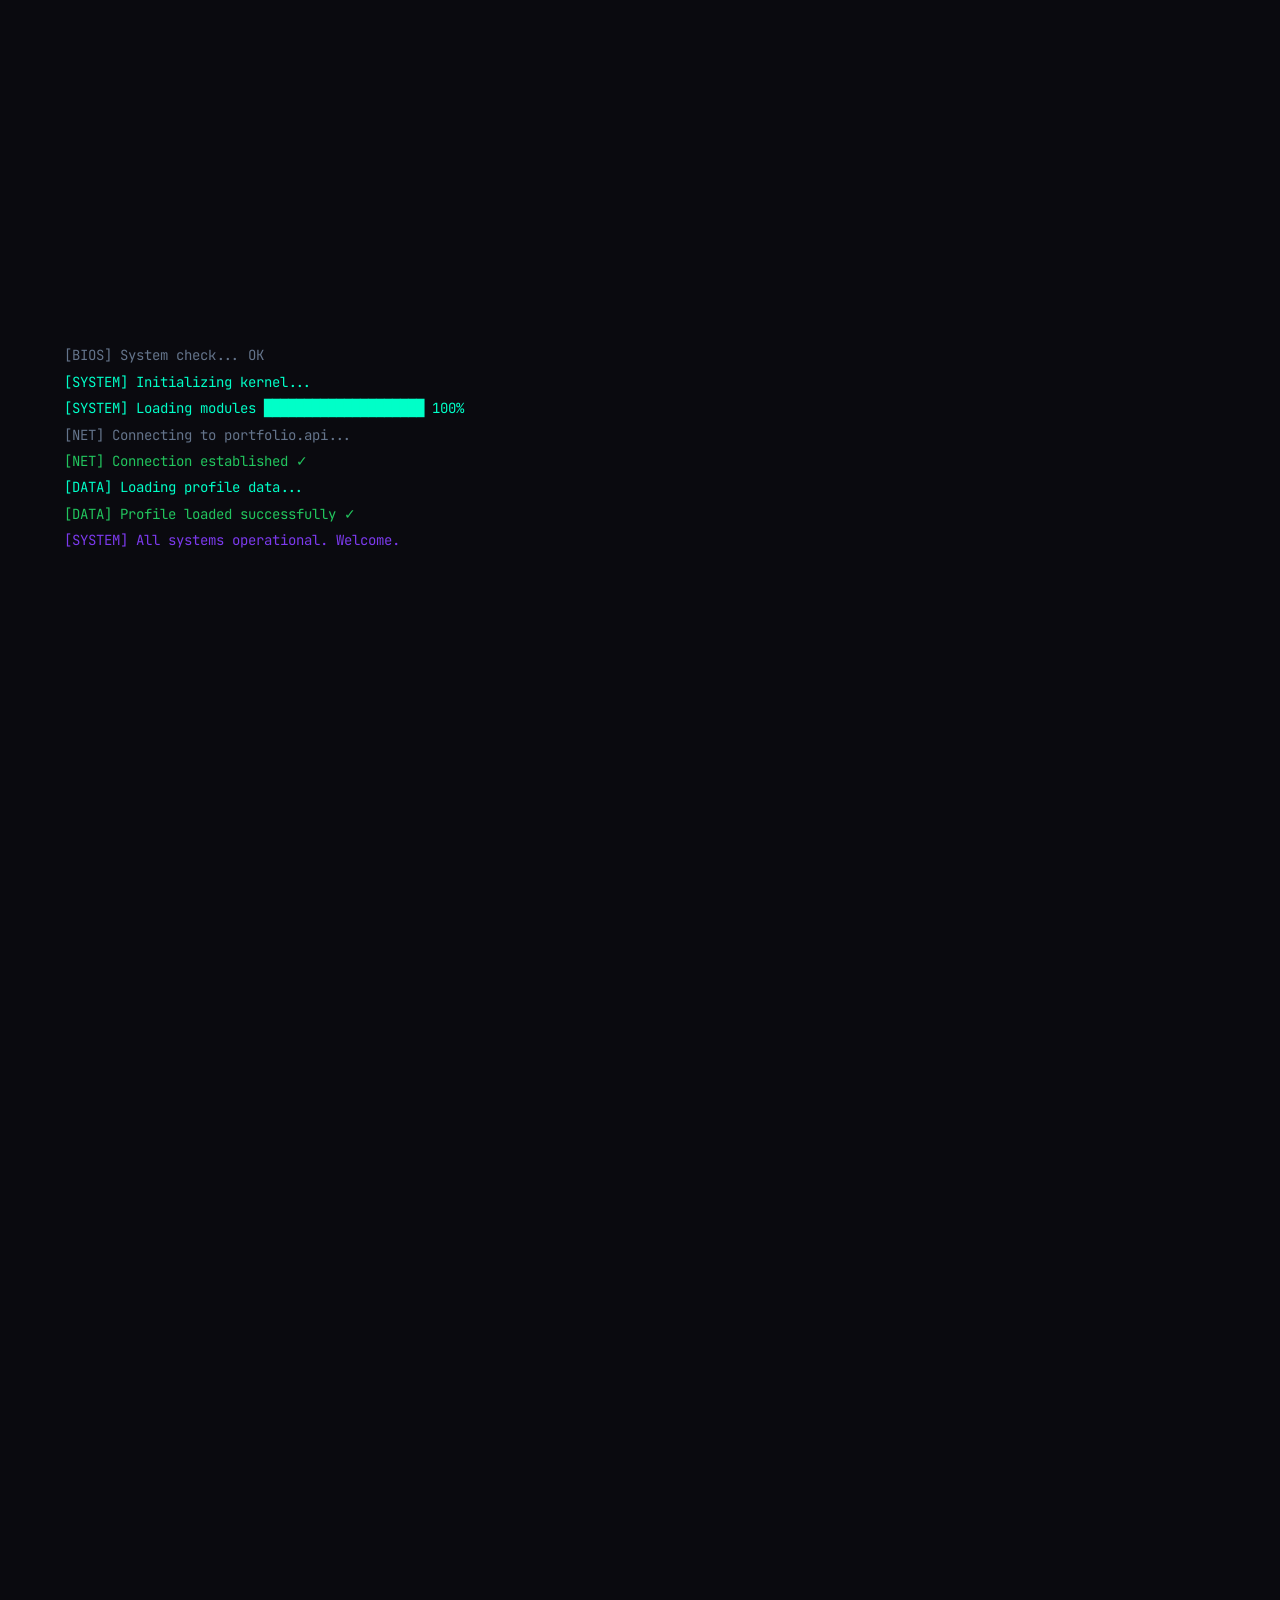
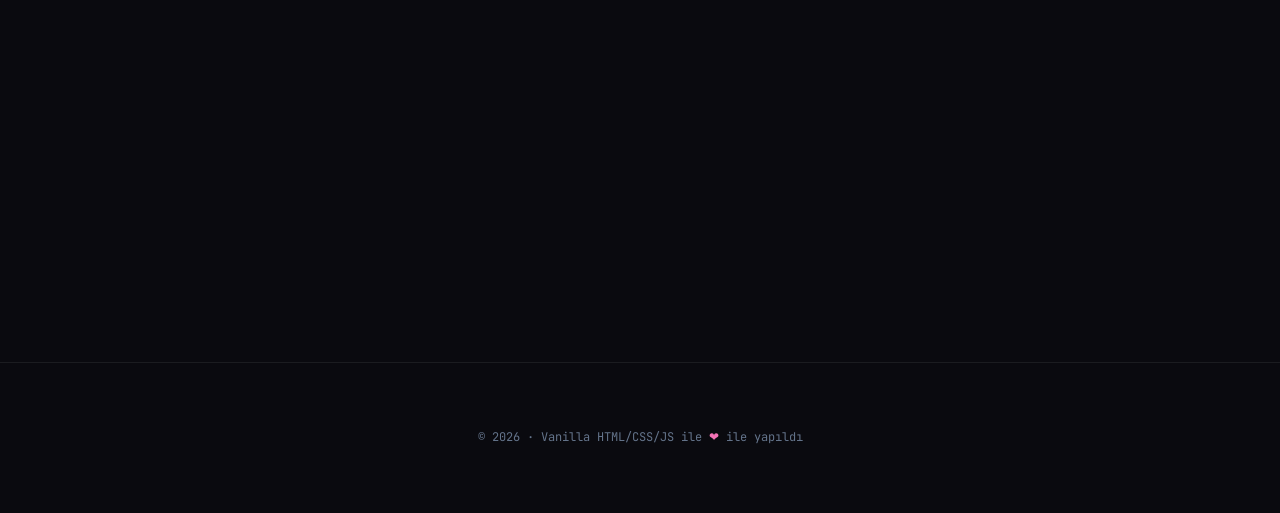
==== index.html @ 8c92cc8c "Initial Commit" ====
<!DOCTYPE html>
<html lang="tr">
<head>
  <meta charset="UTF-8">
  <meta name="viewport" content="width=device-width, initial-scale=1.0">
  <title>Ad Soyad — Senior Software Developer</title>
  <meta name="description" content="8+ yıllık deneyime sahip yazılım geliştiricinin kişisel portfolyo sitesi. Projeler, yetenekler ve bilgi paylaşımları.">
  <meta name="keywords" content="yazılım geliştirici, software developer, portfolio, C#, ASP.NET, full-stack">
  <meta name="author" content="Ad Soyad">

  <!-- Open Graph -->
  <meta property="og:title" content="Ad Soyad — Senior Software Developer">
  <meta property="og:description" content="8+ yıllık deneyime sahip yazılım geliştiricinin kişisel portfolyo sitesi.">
  <meta property="og:type" content="website">

  <!-- Fonts -->
  <link rel="preconnect" href="https://fonts.googleapis.com">
  <link rel="preconnect" href="https://fonts.gstatic.com" crossorigin>
  <link href="https://fonts.googleapis.com/css2?family=Inter:wght@300;400;500;600;700&family=JetBrains+Mono:wght@400;500;700&display=swap" rel="stylesheet">

  <!-- Styles -->
  <link rel="stylesheet" href="css/variables.css">
  <link rel="stylesheet" href="css/reset.css">
  <link rel="stylesheet" href="css/base.css">
  <link rel="stylesheet" href="css/layout.css">
  <link rel="stylesheet" href="css/components.css">
  <link rel="stylesheet" href="css/animations.css">
  <link rel="stylesheet" href="css/responsive.css">
</head>
<body>

  <!-- ======== Particle Background ======== -->
  <canvas id="particle-canvas" aria-hidden="true"></canvas>

  <!-- ======== Boot Sequence Screen ======== -->
  <div id="boot-screen" role="presentation">
    <div class="boot-line boot-line--dim">[BIOS] System check... OK</div>
    <div class="boot-line">[SYSTEM] Initializing kernel...</div>
    <div class="boot-line">[SYSTEM] Loading modules <span class="boot-progress"></span></div>
    <div class="boot-line boot-line--dim">[NET] Connecting to portfolio.api...</div>
    <div class="boot-line boot-line--success">[NET] Connection established ✓</div>
    <div class="boot-line">[DATA] Loading profile data...</div>
    <div class="boot-line boot-line--success">[DATA] Profile loaded successfully ✓</div>
    <div class="boot-line boot-line--accent">[SYSTEM] All systems operational. Welcome.</div>
  </div>

  <!-- ======== Navigation ======== -->
  <nav class="nav" id="main-nav">
    <div class="container nav__inner">
      <a href="#hero" class="nav__logo">~/itsme<span>.dev</span></a>
      <div class="nav__links" id="nav-links">
        <a href="#about" class="nav__link" data-section="about">hakkımda</a>
        <a href="#skills" class="nav__link" data-section="skills">yetenekler</a>
        <a href="#projects" class="nav__link" data-section="projects">projeler</a>
        <a href="#experience" class="nav__link" data-section="experience">deneyim</a>
        <a href="#contact" class="nav__link" data-section="contact">iletişim</a>
      </div>
      <button class="nav__toggle" id="nav-toggle" aria-label="Menü">
        <span></span>
        <span></span>
        <span></span>
      </button>
    </div>
  </nav>

  <!-- ======== Main Content ======== -->
  <main id="main-content" class="hidden">

    <!-- ======== HERO ======== -->
    <section class="hero section" id="hero">
      <div class="hero__content">
        <p class="hero__greeting text-mono">&gt; Merhaba, ben</p>
        <h1 class="hero__name">
          <span class="text-gradient" id="hero-name">Ad Soyad</span>
        </h1>
        <p class="hero__title">
          <span id="hero-title">Senior Software Developer</span><span class="hero__cursor"></span>
        </p>
        <p class="hero__tagline" id="hero-tagline">"Kod yazmak bir zanaat, yazılım üretmek bir sanattır."</p>
        <div class="hero__cta">
          <a href="#projects" class="btn btn--primary">Projelerimi Gör</a>
          <a href="#contact" class="btn btn--outline">İletişime Geç</a>
        </div>
      </div>
      <div class="hero__scroll-indicator">
        <span>scroll</span>
        <svg viewBox="0 0 24 24" fill="none" stroke="currentColor" stroke-width="2">
          <path d="M12 5v14M5 12l7 7 7-7"/>
        </svg>
      </div>
    </section>

    <!-- ======== ABOUT ======== -->
    <section class="section" id="about">
      <div class="container">
        <div class="section__header reveal">
          <span class="section__label">Hakkımda</span>
          <h2 class="section__title">Kim Bu Adam?</h2>
          <div class="section__divider"></div>
        </div>

        <div class="about__grid">
          <div class="about__avatar-wrapper reveal--left">
            <div class="about__avatar" id="about-avatar"></div>
          </div>
          <div class="reveal--right">
            <p class="about__bio" id="about-bio">
              8+ yıllık deneyime sahip bir yazılım geliştiricisiyim. Backend mimarileri, SaaS platformları ve ölçeklenebilir çözümler üzerine uzmanlaşıyorum. Temiz kod, sürdürülebilir mimari ve kullanıcı deneyimi benim için önceliktir.
            </p>
            <blockquote class="about__quote">
              "Kod yazmak bir zanaat, yazılım üretmek bir sanattır."
            </blockquote>
          </div>
        </div>

        <!-- Stats -->
        <div class="stats reveal">
          <div class="stat reveal-delay-1">
            <div class="stat__value" id="stat-years">8+</div>
            <div class="stat__label">Yıl Deneyim</div>
          </div>
          <div class="stat reveal-delay-2">
            <div class="stat__value" id="stat-projects">50+</div>
            <div class="stat__label">Proje</div>
          </div>
          <div class="stat reveal-delay-3">
            <div class="stat__value" id="stat-tech">30+</div>
            <div class="stat__label">Teknoloji</div>
          </div>
          <div class="stat reveal-delay-4">
            <div class="stat__value" id="stat-coffee">∞</div>
            <div class="stat__label">Fincan Kahve</div>
          </div>
        </div>
      </div>
    </section>

    <!-- ======== SKILLS ======== -->
    <section class="section" id="skills" style="background: var(--bg-secondary);">
      <div class="container">
        <div class="section__header reveal">
          <span class="section__label">Yetenekler</span>
          <h2 class="section__title">Teknoloji Yığınım</h2>
          <div class="section__divider"></div>
          <p class="section__subtitle">Yıllar içinde biriktirdiğim araç ve teknolojiler</p>
        </div>

        <div class="skills__categories" id="skills-categories">
          <!-- JS ile doldurulur -->
        </div>

        <div class="skills__display reveal" id="skills-display">
          <!-- JS ile doldurulur -->
        </div>
      </div>
    </section>

    <!-- ======== PROJECTS ======== -->
    <section class="section" id="projects">
      <div class="container">
        <div class="section__header reveal">
          <span class="section__label">Projeler</span>
          <h2 class="section__title">Üzerinde Çalıştıklarım</h2>
          <div class="section__divider"></div>
          <p class="section__subtitle">Geliştirdiğim ve katkıda bulunduğum projeler</p>
        </div>

        <div class="filter-tabs" id="project-filters">
          <!-- JS ile doldurulur -->
        </div>

        <div class="grid grid--auto-fill" id="projects-grid">
          <!-- JS ile doldurulur -->
        </div>
      </div>
    </section>

    <!-- ======== EXPERIENCE / TIMELINE ======== -->
    <section class="section" id="experience" style="background: var(--bg-secondary);">
      <div class="container">
        <div class="section__header reveal">
          <span class="section__label">Deneyim</span>
          <h2 class="section__title">Zaman Çizelgesi</h2>
          <div class="section__divider"></div>
        </div>

        <div class="timeline-selector" id="timeline-selector">
          <!-- JS ile doldurulur -->
        </div>

        <div class="timeline reveal" id="timeline-container">
          <!-- JS ile doldurulur -->
        </div>
      </div>
    </section>

    <!-- ======== CONTACT ======== -->
    <section class="section" id="contact">
      <div class="container">
        <div class="section__header reveal">
          <span class="section__label">İletişim</span>
          <h2 class="section__title">Bana Ulaşın</h2>
          <div class="section__divider"></div>
          <p class="section__subtitle">Bir projeniz mi var? Birlikte çalışalım.</p>
        </div>

        <div class="contact__grid">
          <!-- Info -->
          <div class="contact__info reveal--left">
            <h3>İletişim Bilgileri</h3>
            <p id="contact-email-text">Bana doğrudan e-posta gönderin veya formu kullanın. En kısa sürede dönüş yapacağım.</p>
            <p>
              <a href="mailto:ahmet.atasagun@gmail.com" class="btn btn--outline" id="contact-email-btn">
                <svg width="16" height="16" viewBox="0 0 24 24" fill="none" stroke="currentColor" stroke-width="2"><rect x="2" y="4" width="20" height="16" rx="2"/><path d="m22 7-8.97 5.7a1.94 1.94 0 0 1-2.06 0L2 7"/></svg>
                ahmet.atasagun@gmail.com
              </a>
            </p>

            <div class="contact__social" id="contact-social" style="margin-top: var(--space-2xl);">
              <!-- JS ile doldurulur -->
            </div>
          </div>

          <!-- Form -->
          <div class="reveal--right">
            <form class="form" id="contact-form">
              <div class="form__group">
                <label class="form__label" for="form-name">&gt; İsim</label>
                <input class="form__input" type="text" id="form-name" name="name" placeholder="Adınızı yazın..." required>
              </div>
              <div class="form__group">
                <label class="form__label" for="form-email">&gt; Email</label>
                <input class="form__input" type="email" id="form-email" name="email" placeholder="email@example.com" required>
              </div>
              <div class="form__group">
                <label class="form__label" for="form-message">&gt; Mesaj</label>
                <textarea class="form__textarea" id="form-message" name="message" placeholder="Mesajınızı yazın..." required></textarea>
              </div>
              <button type="submit" class="btn btn--primary" id="form-submit">
                <svg width="16" height="16" viewBox="0 0 24 24" fill="none" stroke="currentColor" stroke-width="2"><path d="m22 2-7 20-4-9-9-4z"/><path d="m22 2-11 11"/></svg>
                Gönder
              </button>
              <div class="form__feedback" id="form-feedback"></div>
            </form>
          </div>
        </div>
      </div>
    </section>

  </main>

  <!-- ======== Footer ======== -->
  <footer class="footer" id="site-footer">
    <div class="container">
      <p class="footer__text">
        &copy; <span id="footer-year">2026</span> · Vanilla HTML/CSS/JS ile <span class="footer__heart">❤</span> ile yapıldı
      </p>
    </div>
  </footer>

  <!-- ======== Scroll to Top ======== -->
  <button class="scroll-top" id="scroll-top" aria-label="Yukarı çık">
    <svg viewBox="0 0 24 24"><path d="M12 19V5M5 12l7-7 7 7"/></svg>
  </button>

  <!-- ======== Project Modal ======== -->
  <div class="modal-overlay" id="project-modal">
    <div class="modal modal--large">
      <button class="modal__close" id="modal-close" aria-label="Kapat">&times;</button>

      <!-- Slider Container -->
      <div class="modal__slider" id="modal-slider">
        <div class="modal__slider-track" id="modal-slider-track">
          <!-- JS ile resimler buraya eklenir -->
        </div>
        <button class="modal__slider-btn modal__slider-btn--prev" id="modal-slider-prev" aria-label="Önceki Görsel">
          <svg width="20" height="20" viewBox="0 0 24 24" fill="none" stroke="currentColor" stroke-width="2.5"><path d="m15 18-6-6 6-6"/></svg>
        </button>
        <button class="modal__slider-btn modal__slider-btn--next" id="modal-slider-next" aria-label="Sonraki Görsel">
          <svg width="20" height="20" viewBox="0 0 24 24" fill="none" stroke="currentColor" stroke-width="2.5"><path d="m9 18 6-6-6-6"/></svg>
        </button>
        <div class="modal__slider-dots" id="modal-slider-dots"></div>
        <div class="modal__slider-counter" id="modal-slider-counter"></div>
      </div>

      <div class="modal__content">
        <h3 class="modal__title" id="modal-title"></h3>
        <p class="modal__description" id="modal-description"></p>
        <div class="modal__tags" id="modal-tags"></div>
        <div class="modal__links" id="modal-links"></div>
      </div>
    </div>
  </div>

  <!-- ======== Scripts ======== -->
  <script src="js/particles.js"></script>
  <script src="js/boot-sequence.js"></script>
  <script src="js/scroll-animations.js"></script>
  <script src="js/skills-chart.js"></script>
  <script src="js/projects-filter.js"></script>
  <script src="js/contact-form.js"></script>
  <script src="js/app.js"></script>
</body>
</html>
---- css/variables.css ----
/* ============================================
   ItsMe — Design Tokens
   ============================================ */

:root {
  /* ---- Renkler ---- */
  --bg-primary: #0a0a0f;
  --bg-secondary: #10101a;
  --bg-tertiary: #1a1a2e;
  --bg-card: rgba(26, 26, 46, 0.55);
  --bg-card-hover: rgba(26, 26, 46, 0.8);

  --text-primary: #e2e8f0;
  --text-secondary: #94a3b8;
  --text-muted: #64748b;
  --text-inverse: #0a0a0f;

  --accent-primary: #00ffc8;
  --accent-secondary: #7c3aed;
  --accent-tertiary: #f472b6;
  --accent-warning: #f59e0b;

  --border-subtle: rgba(226, 232, 240, 0.08);
  --border-accent: rgba(0, 255, 200, 0.25);

  /* ---- Glow / Shadow ---- */
  --neon-glow: 0 0 10px rgba(0, 255, 200, 0.3), 0 0 40px rgba(0, 255, 200, 0.1);
  --neon-glow-strong: 0 0 10px rgba(0, 255, 200, 0.5), 0 0 60px rgba(0, 255, 200, 0.2), 0 0 100px rgba(0, 255, 200, 0.1);
  --card-shadow: 0 4px 24px rgba(0, 0, 0, 0.4);
  --card-glow: 0 0 20px rgba(124, 58, 237, 0.15);

  /* ---- Glassmorphism ---- */
  --glass-bg: rgba(16, 16, 26, 0.6);
  --glass-border: rgba(226, 232, 240, 0.06);
  --glass-blur: 16px;

  /* ---- Tipografi ---- */
  --font-mono: 'JetBrains Mono', 'Fira Code', 'Cascadia Code', monospace;
  --font-sans: 'Inter', -apple-system, BlinkMacSystemFont, 'Segoe UI', sans-serif;

  --fs-xs: 0.75rem;
  --fs-sm: 0.875rem;
  --fs-base: 1rem;
  --fs-lg: 1.125rem;
  --fs-xl: 1.25rem;
  --fs-2xl: 1.5rem;
  --fs-3xl: 1.875rem;
  --fs-4xl: 2.25rem;
  --fs-5xl: 3rem;
  --fs-6xl: 3.75rem;
  --fs-7xl: 4.5rem;

  --fw-light: 300;
  --fw-regular: 400;
  --fw-medium: 500;
  --fw-semibold: 600;
  --fw-bold: 700;

  --lh-tight: 1.15;
  --lh-base: 1.6;
  --lh-relaxed: 1.8;

  /* ---- Spacing ---- */
  --space-2xs: 0.125rem;
  --space-xs: 0.25rem;
  --space-sm: 0.5rem;
  --space-md: 1rem;
  --space-lg: 1.5rem;
  --space-xl: 2rem;
  --space-2xl: 3rem;
  --space-3xl: 4rem;
  --space-4xl: 6rem;
  --space-5xl: 8rem;
  --space-6xl: 10rem;

  /* ---- Border Radius ---- */
  --radius-sm: 4px;
  --radius-md: 8px;
  --radius-lg: 12px;
  --radius-xl: 16px;
  --radius-2xl: 24px;
  --radius-full: 9999px;

  /* ---- Transitions ---- */
  --ease-out-expo: cubic-bezier(0.16, 1, 0.3, 1);
  --ease-out-back: cubic-bezier(0.34, 1.56, 0.64, 1);
  --ease-in-out: cubic-bezier(0.45, 0, 0.55, 1);

  --transition-fast: 150ms var(--ease-out-expo);
  --transition-base: 300ms var(--ease-out-expo);
  --transition-slow: 500ms var(--ease-out-expo);
  --transition-slower: 800ms var(--ease-out-expo);

  /* ---- Z-index ---- */
  --z-behind: -1;
  --z-base: 1;
  --z-above: 10;
  --z-nav: 50;
  --z-overlay: 100;
  --z-modal: 200;
  --z-boot: 1000;

  /* ---- Container ---- */
  --container-max: 1200px;
  --container-narrow: 800px;
  --container-padding: 1.5rem;

  /* ---- Section ---- */
  --section-padding: var(--space-5xl) 0;
}
---- css/base.css ----
/* ============================================
   ItsMe — Base Styles
   ============================================ */

body {
  font-family: var(--font-sans);
  font-size: var(--fs-base);
  font-weight: var(--fw-regular);
  line-height: var(--lh-base);
  color: var(--text-primary);
  background-color: var(--bg-primary);
  overflow-x: hidden;
}

/* ---- Tipografi ---- */

h1, h2, h3, h4, h5, h6 {
  font-weight: var(--fw-bold);
  line-height: var(--lh-tight);
  color: var(--text-primary);
}

h1 { font-size: var(--fs-6xl); }
h2 { font-size: var(--fs-4xl); }
h3 { font-size: var(--fs-2xl); }
h4 { font-size: var(--fs-xl); }

p {
  color: var(--text-secondary);
  line-height: var(--lh-relaxed);
}

.text-mono {
  font-family: var(--font-mono);
}

.text-gradient {
  background: linear-gradient(135deg, var(--accent-primary), var(--accent-secondary));
  -webkit-background-clip: text;
  background-clip: text;
  -webkit-text-fill-color: transparent;
}

.text-neon {
  color: var(--accent-primary);
  text-shadow: var(--neon-glow);
}

.text-muted {
  color: var(--text-muted);
}

/* ---- Links ---- */

a {
  color: var(--accent-primary);
  transition: color var(--transition-fast);
}

a:hover {
  color: var(--accent-secondary);
}

/* ---- Selection ---- */

::selection {
  background: rgba(0, 255, 200, 0.2);
  color: var(--text-primary);
}

/* ---- Scrollbar ---- */

::-webkit-scrollbar {
  width: 6px;
}

::-webkit-scrollbar-track {
  background: var(--bg-primary);
}

::-webkit-scrollbar-thumb {
  background: var(--bg-tertiary);
  border-radius: var(--radius-full);
}

::-webkit-scrollbar-thumb:hover {
  background: var(--accent-primary);
}

/* ---- Focus ---- */

:focus-visible {
  outline: 2px solid var(--accent-primary);
  outline-offset: 2px;
  border-radius: var(--radius-sm);
}

/* ---- Code ---- */

code {
  font-family: var(--font-mono);
  font-size: var(--fs-sm);
  background: var(--bg-tertiary);
  color: var(--accent-primary);
  padding: var(--space-2xs) var(--space-xs);
  border-radius: var(--radius-sm);
}

/* ---- Hidden utility ---- */

.hidden {
  opacity: 0;
  visibility: hidden;
  pointer-events: none;
}

.sr-only {
  position: absolute;
  width: 1px;
  height: 1px;
  padding: 0;
  margin: -1px;
  overflow: hidden;
  clip: rect(0, 0, 0, 0);
  border: 0;
}
---- css/layout.css ----
/* ============================================
   ItsMe — Layout System
   ============================================ */

/* ---- Container ---- */

.container {
  width: 100%;
  max-width: var(--container-max);
  margin: 0 auto;
  padding: 0 var(--container-padding);
}

.container--narrow {
  max-width: var(--container-narrow);
}

/* ---- Section ---- */

.section {
  padding: var(--section-padding);
  position: relative;
}

.section__header {
  text-align: center;
  margin-bottom: var(--space-4xl);
}

.section__label {
  display: inline-block;
  font-family: var(--font-mono);
  font-size: var(--fs-sm);
  color: var(--accent-primary);
  text-transform: uppercase;
  letter-spacing: 0.15em;
  margin-bottom: var(--space-md);
  opacity: 0.8;
}

.section__label::before {
  content: '> ';
  opacity: 0.5;
}

.section__title {
  font-size: var(--fs-4xl);
  font-weight: var(--fw-bold);
  margin-bottom: var(--space-md);
}

.section__subtitle {
  font-size: var(--fs-lg);
  color: var(--text-muted);
  max-width: 600px;
  margin: 0 auto;
}

/* ---- Divider ---- */

.section__divider {
  width: 60px;
  height: 2px;
  background: linear-gradient(90deg, var(--accent-primary), var(--accent-secondary));
  margin: var(--space-lg) auto;
  border-radius: var(--radius-full);
}

/* ---- Grid ---- */

.grid {
  display: grid;
  gap: var(--space-xl);
}

.grid--2 { grid-template-columns: repeat(2, 1fr); }
.grid--3 { grid-template-columns: repeat(3, 1fr); }
.grid--4 { grid-template-columns: repeat(4, 1fr); }

.grid--auto-fill {
  grid-template-columns: repeat(auto-fill, minmax(300px, 1fr));
}

/* ---- Flex Utilities ---- */

.flex { display: flex; }
.flex-col { flex-direction: column; }
.flex-wrap { flex-wrap: wrap; }
.items-center { align-items: center; }
.justify-center { justify-content: center; }
.justify-between { justify-content: space-between; }
.gap-sm { gap: var(--space-sm); }
.gap-md { gap: var(--space-md); }
.gap-lg { gap: var(--space-lg); }
.gap-xl { gap: var(--space-xl); }
---- css/components.css ----
/* ============================================
   ItsMe — Components
   ============================================ */

/* ---- Boot Screen ---- */

#boot-screen {
  position: fixed;
  inset: 0;
  z-index: var(--z-boot);
  background: var(--bg-primary);
  display: flex;
  flex-direction: column;
  justify-content: center;
  padding: var(--space-3xl);
  transition: opacity 0.8s ease, visibility 0.8s ease;
}

#boot-screen.boot-done {
  opacity: 0;
  visibility: hidden;
  pointer-events: none;
}

.boot-line {
  font-family: var(--font-mono);
  font-size: var(--fs-sm);
  color: var(--accent-primary);
  opacity: 0;
  transform: translateY(4px);
  margin-bottom: var(--space-xs);
  white-space: nowrap;
}

.boot-line.visible {
  opacity: 1;
  transform: translateY(0);
  transition: opacity 0.3s ease, transform 0.3s ease;
}

.boot-line--dim {
  color: var(--text-muted);
}

.boot-line--success {
  color: #22c55e;
}

.boot-line--accent {
  color: var(--accent-secondary);
}

.boot-progress {
  display: inline-block;
  font-family: var(--font-mono);
  color: var(--accent-primary);
}

/* ---- Particle Canvas ---- */

#particle-canvas {
  position: fixed;
  inset: 0;
  z-index: var(--z-behind);
  pointer-events: none;
}

/* ---- Navigation (minimal floating) ---- */

.nav {
  position: fixed;
  top: 0;
  left: 0;
  right: 0;
  z-index: var(--z-nav);
  padding: var(--space-lg) 0;
  transition: background var(--transition-base), padding var(--transition-base);
}

.nav.scrolled {
  background: rgba(10, 10, 15, 0.85);
  backdrop-filter: blur(var(--glass-blur));
  padding: var(--space-md) 0;
  border-bottom: 1px solid var(--border-subtle);
}

.nav__inner {
  display: flex;
  align-items: center;
  justify-content: space-between;
}

.nav__logo {
  font-family: var(--font-mono);
  font-size: var(--fs-lg);
  font-weight: var(--fw-bold);
  color: var(--accent-primary);
  text-shadow: var(--neon-glow);
}

.nav__logo span {
  color: var(--text-muted);
  font-weight: var(--fw-regular);
}

.nav__links {
  display: flex;
  gap: var(--space-xl);
}

.nav__link {
  font-family: var(--font-mono);
  font-size: var(--fs-sm);
  color: var(--text-muted);
  transition: color var(--transition-fast);
  position: relative;
}

.nav__link::before {
  content: '';
  position: absolute;
  bottom: -4px;
  left: 0;
  width: 0;
  height: 1px;
  background: var(--accent-primary);
  transition: width var(--transition-base);
}

.nav__link:hover,
.nav__link.active {
  color: var(--accent-primary);
}

.nav__link:hover::before,
.nav__link.active::before {
  width: 100%;
}

/* Mobile nav toggle */
.nav__toggle {
  display: none;
  flex-direction: column;
  gap: 5px;
  padding: var(--space-sm);
}

.nav__toggle span {
  display: block;
  width: 24px;
  height: 2px;
  background: var(--text-primary);
  transition: var(--transition-fast);
  border-radius: 2px;
}

/* ---- Hero ---- */

.hero {
  min-height: 100vh;
  display: flex;
  align-items: center;
  justify-content: center;
  text-align: center;
  position: relative;
  overflow: hidden;
}

.hero__content {
  position: relative;
  z-index: var(--z-base);
}

.hero__greeting {
  font-family: var(--font-mono);
  font-size: var(--fs-lg);
  color: var(--accent-primary);
  margin-bottom: var(--space-lg);
  opacity: 0.9;
}

.hero__name {
  font-size: var(--fs-7xl);
  font-weight: var(--fw-bold);
  line-height: 1.05;
  margin-bottom: var(--space-lg);
  letter-spacing: -0.02em;
}

.hero__title {
  font-family: var(--font-mono);
  font-size: var(--fs-xl);
  color: var(--text-secondary);
  margin-bottom: var(--space-2xl);
}

.hero__cursor {
  display: inline-block;
  width: 2px;
  height: 1.1em;
  background: var(--accent-primary);
  margin-left: 2px;
  vertical-align: text-bottom;
  animation: blink 1s step-end infinite;
}

.hero__tagline {
  font-size: var(--fs-lg);
  color: var(--text-muted);
  max-width: 550px;
  margin: 0 auto var(--space-3xl);
  font-style: italic;
}

.hero__cta {
  display: flex;
  gap: var(--space-lg);
  justify-content: center;
  flex-wrap: wrap;
}

.hero__scroll-indicator {
  position: absolute;
  bottom: var(--space-3xl);
  left: 50%;
  transform: translateX(-50%);
  display: flex;
  flex-direction: column;
  align-items: center;
  gap: var(--space-sm);
  color: var(--text-muted);
  font-family: var(--font-mono);
  font-size: var(--fs-xs);
  animation: float 2s ease-in-out infinite;
}

.hero__scroll-indicator svg {
  width: 20px;
  height: 20px;
  stroke: var(--accent-primary);
  opacity: 0.6;
}

/* ---- Buttons ---- */

.btn {
  display: inline-flex;
  align-items: center;
  gap: var(--space-sm);
  padding: var(--space-md) var(--space-xl);
  font-family: var(--font-mono);
  font-size: var(--fs-sm);
  font-weight: var(--fw-medium);
  border-radius: var(--radius-md);
  transition: all var(--transition-base);
  position: relative;
  overflow: hidden;
}

.btn--primary {
  background: var(--accent-primary);
  color: var(--text-inverse);
}

.btn--primary:hover {
  box-shadow: var(--neon-glow);
  transform: translateY(-2px);
}

.btn--outline {
  border: 1px solid var(--border-accent);
  color: var(--accent-primary);
}

.btn--outline:hover {
  background: rgba(0, 255, 200, 0.08);
  border-color: var(--accent-primary);
  transform: translateY(-2px);
}

.btn--ghost {
  color: var(--text-secondary);
}

.btn--ghost:hover {
  color: var(--accent-primary);
}

/* ---- Cards ---- */

.card {
  background: var(--bg-card);
  border: 1px solid var(--border-subtle);
  border-radius: var(--radius-lg);
  padding: var(--space-xl);
  transition: all var(--transition-base);
  position: relative;
  overflow: hidden;
}

.card::before {
  content: '';
  position: absolute;
  inset: 0;
  border-radius: inherit;
  padding: 1px;
  background: linear-gradient(135deg, transparent, rgba(0, 255, 200, 0.1), transparent);
  mask: linear-gradient(#fff 0 0) content-box, linear-gradient(#fff 0 0);
  mask-composite: exclude;
  -webkit-mask-composite: xor;
  opacity: 0;
  transition: opacity var(--transition-base);
}

.card:hover {
  background: var(--bg-card-hover);
  transform: translateY(-4px);
  box-shadow: var(--card-shadow), var(--card-glow);
}

.card:hover::before {
  opacity: 1;
}

.card__image {
  width: 100%;
  height: 200px;
  object-fit: cover;
  border-radius: var(--radius-md);
  margin-bottom: var(--space-lg);
  background: var(--bg-tertiary);
}

.card__title {
  font-size: var(--fs-xl);
  font-weight: var(--fw-semibold);
  margin-bottom: var(--space-sm);
}

.card__description {
  font-size: var(--fs-sm);
  color: var(--text-secondary);
  line-height: var(--lh-relaxed);
  margin-bottom: var(--space-lg);
}

.card__tags {
  display: flex;
  flex-wrap: wrap;
  gap: var(--space-xs);
}

.card__links {
  display: flex;
  gap: var(--space-md);
  margin-top: var(--space-lg);
  padding-top: var(--space-md);
  border-top: 1px solid var(--border-subtle);
}

/* ---- Tags ---- */

.tag {
  display: inline-block;
  font-family: var(--font-mono);
  font-size: var(--fs-xs);
  color: var(--accent-primary);
  background: rgba(0, 255, 200, 0.08);
  border: 1px solid rgba(0, 255, 200, 0.15);
  padding: var(--space-2xs) var(--space-sm);
  border-radius: var(--radius-full);
}

/* ---- Stats ---- */

.stats {
  display: grid;
  grid-template-columns: repeat(4, 1fr);
  gap: var(--space-xl);
  margin-top: var(--space-3xl);
}

.stat {
  text-align: center;
  padding: var(--space-xl);
  background: var(--glass-bg);
  border: 1px solid var(--glass-border);
  border-radius: var(--radius-lg);
  backdrop-filter: blur(var(--glass-blur));
}

.stat__value {
  font-family: var(--font-mono);
  font-size: var(--fs-4xl);
  font-weight: var(--fw-bold);
  color: var(--accent-primary);
  text-shadow: var(--neon-glow);
  margin-bottom: var(--space-xs);
}

.stat__label {
  font-size: var(--fs-sm);
  color: var(--text-muted);
}

/* ---- About Layout ---- */

.about__grid {
  display: grid;
  grid-template-columns: 280px 1fr;
  gap: var(--space-4xl);
  align-items: start;
}

.about__avatar-wrapper {
  position: relative;
}

.about__avatar {
  width: 280px;
  height: 320px;
  object-fit: cover;
  border-radius: var(--radius-xl);
  border: 2px solid var(--border-accent);
  position: relative;
  z-index: 2;
  background: var(--bg-tertiary);
}

.about__avatar-wrapper::after {
  content: '';
  position: absolute;
  inset: 8px -8px -8px 8px;
  border: 2px solid var(--accent-secondary);
  border-radius: var(--radius-xl);
  opacity: 0.4;
  z-index: 1;
}

.about__bio {
  font-size: var(--fs-lg);
  line-height: var(--lh-relaxed);
  margin-bottom: var(--space-xl);
}

.about__quote {
  font-family: var(--font-mono);
  font-size: var(--fs-base);
  color: var(--accent-primary);
  padding-left: var(--space-lg);
  border-left: 2px solid var(--accent-primary);
  margin: var(--space-2xl) 0;
  font-style: italic;
  opacity: 0.9;
}

/* ---- Skills ---- */

.skills__categories {
  display: flex;
  justify-content: center;
  gap: var(--space-md);
  margin-bottom: var(--space-3xl);
  flex-wrap: wrap;
}

.skills__category-btn {
  font-family: var(--font-mono);
  font-size: var(--fs-sm);
  color: var(--text-muted);
  padding: var(--space-sm) var(--space-lg);
  border: 1px solid var(--border-subtle);
  border-radius: var(--radius-full);
  cursor: pointer;
  transition: all var(--transition-fast);
}

.skills__category-btn:hover,
.skills__category-btn.active {
  color: var(--accent-primary);
  border-color: var(--accent-primary);
  background: rgba(0, 255, 200, 0.06);
}

.skills__display {
  max-width: 800px;
  margin: 0 auto;
}

.skill-item {
  display: grid;
  grid-template-columns: 180px 1fr 50px;
  align-items: center;
  gap: var(--space-lg);
  margin-bottom: var(--space-lg);
}

.skill-item__name {
  font-family: var(--font-mono);
  font-size: var(--fs-sm);
  color: var(--text-primary);
  text-align: right;
}

.skill-item__bar {
  height: 6px;
  background: var(--bg-tertiary);
  border-radius: var(--radius-full);
  overflow: hidden;
  position: relative;
}

.skill-item__fill {
  height: 100%;
  border-radius: var(--radius-full);
  width: 0;
  transition: width 1.5s var(--ease-out-expo);
  position: relative;
}

.skill-item__fill::after {
  content: '';
  position: absolute;
  right: 0;
  top: 50%;
  transform: translateY(-50%);
  width: 12px;
  height: 12px;
  border-radius: 50%;
  background: inherit;
  box-shadow: 0 0 10px currentColor;
}

.skill-item__years {
  font-family: var(--font-mono);
  font-size: var(--fs-xs);
  color: var(--text-muted);
}

/* ---- Timeline ---- */

.timeline-selector {
  display: flex;
  justify-content: center;
  gap: var(--space-md);
  margin-bottom: var(--space-3xl);
  flex-wrap: wrap;
}

.timeline-selector__btn {
  font-family: var(--font-mono);
  font-size: var(--fs-sm);
  color: var(--text-muted);
  padding: var(--space-sm) var(--space-lg);
  border: 1px solid var(--border-subtle);
  border-radius: var(--radius-full);
  cursor: pointer;
  transition: all var(--transition-fast);
}

.timeline-selector__btn:hover,
.timeline-selector__btn.active {
  color: var(--accent-primary);
  border-color: var(--accent-primary);
  background: rgba(0, 255, 200, 0.06);
}

.timeline {
  position: relative;
  max-width: 800px;
  margin: 0 auto;
  padding-left: var(--space-3xl);
}

.timeline::before {
  content: '';
  position: absolute;
  left: 0;
  top: 0;
  bottom: 0;
  width: 2px;
  background: linear-gradient(to bottom, var(--accent-primary), var(--accent-secondary), transparent);
}

.timeline__item {
  position: relative;
  padding-bottom: var(--space-3xl);
}

.timeline__item:last-child {
  padding-bottom: 0;
}

.timeline__dot {
  position: absolute;
  left: calc(-1 * var(--space-3xl) - 5px);
  top: 6px;
  width: 12px;
  height: 12px;
  border-radius: 50%;
  background: var(--bg-primary);
  border: 2px solid var(--accent-primary);
  z-index: 2;
  transition: all var(--transition-fast);
}

.timeline__item--highlight .timeline__dot {
  background: var(--accent-primary);
  box-shadow: var(--neon-glow);
}

.timeline__date {
  font-family: var(--font-mono);
  font-size: var(--fs-sm);
  color: var(--accent-primary);
  margin-bottom: var(--space-xs);
}

.timeline__title {
  font-size: var(--fs-xl);
  font-weight: var(--fw-semibold);
  margin-bottom: var(--space-2xs);
}

.timeline__subtitle {
  font-size: var(--fs-sm);
  color: var(--text-muted);
  margin-bottom: var(--space-sm);
}

.timeline__description {
  font-size: var(--fs-sm);
  color: var(--text-secondary);
  line-height: var(--lh-relaxed);
  margin-bottom: var(--space-md);
}

.timeline__tags {
  display: flex;
  flex-wrap: wrap;
  gap: var(--space-xs);
}

/* ---- Contact ---- */

.contact__grid {
  display: grid;
  grid-template-columns: 1fr 1fr;
  gap: var(--space-4xl);
  align-items: start;
}

.contact__info h3 {
  margin-bottom: var(--space-lg);
}

.contact__info p {
  margin-bottom: var(--space-2xl);
}

.contact__social {
  display: flex;
  gap: var(--space-lg);
}

.contact__social-link {
  width: 44px;
  height: 44px;
  display: flex;
  align-items: center;
  justify-content: center;
  border: 1px solid var(--border-subtle);
  border-radius: var(--radius-md);
  color: var(--text-muted);
  transition: all var(--transition-fast);
}

.contact__social-link:hover {
  border-color: var(--accent-primary);
  color: var(--accent-primary);
  box-shadow: var(--neon-glow);
  transform: translateY(-3px);
}

.contact__social-link svg {
  width: 20px;
  height: 20px;
  fill: currentColor;
}

/* ---- Form ---- */

.form {
  display: flex;
  flex-direction: column;
  gap: var(--space-lg);
}

.form__group {
  position: relative;
}

.form__label {
  display: block;
  font-family: var(--font-mono);
  font-size: var(--fs-xs);
  color: var(--text-muted);
  margin-bottom: var(--space-xs);
  text-transform: uppercase;
  letter-spacing: 0.1em;
}

.form__input,
.form__textarea {
  width: 100%;
  padding: var(--space-md);
  background: var(--bg-secondary);
  border: 1px solid var(--border-subtle);
  border-radius: var(--radius-md);
  color: var(--text-primary);
  font-family: var(--font-mono);
  font-size: var(--fs-sm);
  transition: border-color var(--transition-fast);
}

.form__input:focus,
.form__textarea:focus {
  outline: none;
  border-color: var(--accent-primary);
  box-shadow: 0 0 0 3px rgba(0, 255, 200, 0.1);
}

.form__textarea {
  resize: vertical;
  min-height: 140px;
}

.form__input::placeholder,
.form__textarea::placeholder {
  color: var(--text-muted);
  opacity: 0.5;
}

.form__feedback {
  font-family: var(--font-mono);
  font-size: var(--fs-sm);
  padding: var(--space-md);
  border-radius: var(--radius-md);
  display: none;
}

.form__feedback--success {
  display: block;
  color: #22c55e;
  background: rgba(34, 197, 94, 0.08);
  border: 1px solid rgba(34, 197, 94, 0.2);
}

/* ---- Filter Tabs ---- */

.filter-tabs {
  display: flex;
  justify-content: center;
  gap: var(--space-sm);
  margin-bottom: var(--space-2xl);
  flex-wrap: wrap;
}

.filter-tab {
  font-family: var(--font-mono);
  font-size: var(--fs-xs);
  color: var(--text-muted);
  padding: var(--space-xs) var(--space-md);
  border: 1px solid var(--border-subtle);
  border-radius: var(--radius-full);
  cursor: pointer;
  transition: all var(--transition-fast);
  text-transform: lowercase;
}

.filter-tab:hover,
.filter-tab.active {
  color: var(--accent-primary);
  border-color: var(--accent-primary);
  background: rgba(0, 255, 200, 0.06);
}

/* ---- Footer ---- */

.footer {
  padding: var(--space-3xl) 0;
  border-top: 1px solid var(--border-subtle);
  text-align: center;
}

.footer__text {
  font-family: var(--font-mono);
  font-size: var(--fs-xs);
  color: var(--text-muted);
}

.footer__heart {
  color: var(--accent-tertiary);
}

/* ---- Scroll to Top ---- */

.scroll-top {
  position: fixed;
  bottom: var(--space-xl);
  right: var(--space-xl);
  width: 44px;
  height: 44px;
  border-radius: var(--radius-md);
  background: var(--glass-bg);
  border: 1px solid var(--glass-border);
  backdrop-filter: blur(var(--glass-blur));
  color: var(--accent-primary);
  display: flex;
  align-items: center;
  justify-content: center;
  opacity: 0;
  visibility: hidden;
  transform: translateY(10px);
  transition: all var(--transition-base);
  z-index: var(--z-above);
  cursor: pointer;
}

.scroll-top.visible {
  opacity: 1;
  visibility: visible;
  transform: translateY(0);
}

.scroll-top:hover {
  background: rgba(0, 255, 200, 0.1);
  border-color: var(--accent-primary);
}

.scroll-top svg {
  width: 20px;
  height: 20px;
  stroke: currentColor;
  fill: none;
  stroke-width: 2;
}

/* ---- Project Modal ---- */

.modal-overlay {
  position: fixed;
  inset: 0;
  background: rgba(0, 0, 0, 0.7);
  backdrop-filter: blur(8px);
  z-index: var(--z-modal);
  display: flex;
  align-items: center;
  justify-content: center;
  padding: var(--space-xl);
  opacity: 0;
  visibility: hidden;
  transition: all var(--transition-base);
}

.modal-overlay.active {
  opacity: 1;
  visibility: visible;
}

.modal {
  position: relative;
  background: var(--bg-secondary);
  border: 1px solid var(--border-subtle);
  border-radius: var(--radius-xl);
  max-width: 860px;
  width: 95%;
  max-height: 88vh;
  overflow-y: auto;
  padding: var(--space-2xl);
  transform: translateY(20px) scale(0.98);
  transition: transform var(--transition-base);
  box-shadow: var(--shadow-xl), 0 0 30px rgba(124, 58, 237, 0.15);
}

.modal--large {
  max-width: 880px;
}

.modal-overlay.active .modal {
  transform: translateY(0) scale(1);
}

.modal__close {
  position: absolute;
  top: var(--space-lg);
  right: var(--space-lg);
  width: 36px;
  height: 36px;
  display: flex;
  align-items: center;
  justify-content: center;
  border-radius: var(--radius-full);
  background: var(--bg-tertiary);
  border: 1px solid var(--border-subtle);
  font-size: var(--fs-xl);
  color: var(--text-muted);
  cursor: pointer;
  transition: all var(--transition-fast);
  z-index: 20;
}

.modal__close:hover {
  color: #fff;
  border-color: var(--accent-primary);
  background: var(--accent-primary);
  transform: rotate(90deg);
}

/* Slider */
.modal__slider {
  position: relative;
  width: 100%;
  aspect-ratio: 16 / 9;
  max-height: 420px;
  background: var(--bg-primary);
  border: 1px solid var(--border-subtle);
  border-radius: var(--radius-lg);
  overflow: hidden;
  margin-bottom: var(--space-xl);
}

.modal__slider-track {
  display: flex;
  height: 100%;
  width: 100%;
  transition: transform 0.4s cubic-bezier(0.16, 1, 0.3, 1);
}

.modal__slide {
  flex: 0 0 100%;
  width: 100%;
  height: 100%;
  position: relative;
  background: var(--bg-tertiary);
  display: flex;
  align-items: center;
  justify-content: center;
}

.modal__slide img {
  width: 100%;
  height: 100%;
  object-fit: cover;
  display: block;
  user-select: none;
}

.modal__slider-btn {
  position: absolute;
  top: 50%;
  transform: translateY(-50%);
  width: 40px;
  height: 40px;
  border-radius: var(--radius-full);
  background: rgba(18, 20, 34, 0.75);
  backdrop-filter: blur(8px);
  border: 1px solid var(--border-subtle);
  color: var(--text-primary);
  display: flex;
  align-items: center;
  justify-content: center;
  cursor: pointer;
  z-index: 10;
  transition: all var(--transition-fast);
}

.modal__slider-btn:hover {
  background: var(--accent-primary);
  border-color: var(--accent-primary);
  color: #fff;
  box-shadow: 0 0 16px rgba(124, 58, 237, 0.5);
}

.modal__slider-btn--prev {
  left: 12px;
}

.modal__slider-btn--next {
  right: 12px;
}

.modal__slider-dots {
  position: absolute;
  bottom: 12px;
  left: 50%;
  transform: translateX(-50%);
  display: flex;
  gap: 8px;
  z-index: 10;
  background: rgba(10, 12, 20, 0.6);
  padding: 4px 10px;
  border-radius: var(--radius-full);
  backdrop-filter: blur(6px);
  border: 1px solid rgba(255, 255, 255, 0.05);
}

.modal__slider-dot {
  width: 8px;
  height: 8px;
  border-radius: var(--radius-full);
  background: var(--text-muted);
  opacity: 0.4;
  cursor: pointer;
  transition: all var(--transition-fast);
  border: none;
  padding: 0;
}

.modal__slider-dot.active {
  width: 22px;
  background: var(--accent-primary);
  opacity: 1;
  box-shadow: 0 0 8px var(--accent-primary);
}

.modal__slider-counter {
  position: absolute;
  top: 12px;
  left: 12px;
  font-family: var(--font-mono);
  font-size: var(--fs-xs);
  color: var(--accent-cyan);
  background: rgba(10, 12, 20, 0.7);
  backdrop-filter: blur(6px);
  padding: 3px 10px;
  border-radius: var(--radius-sm);
  border: 1px solid rgba(6, 182, 212, 0.3);
  z-index: 10;
}

.modal__content {
  padding-top: var(--space-xs);
}

.modal__title {
  font-size: var(--fs-2xl);
  margin-bottom: var(--space-md);
  padding-right: var(--space-3xl);
  color: var(--text-primary);
}

.modal__description {
  color: var(--text-secondary);
  line-height: var(--lh-relaxed);
  margin-bottom: var(--space-xl);
  font-size: var(--fs-base);
}

.modal__tags {
  display: flex;
  flex-wrap: wrap;
  gap: var(--space-xs);
  margin-bottom: var(--space-xl);
}

.modal__links {
  display: flex;
  gap: var(--space-md);
  flex-wrap: wrap;
}
---- css/animations.css ----
/* ============================================
   ItsMe — Animations
   ============================================ */

/* ---- Keyframes ---- */

@keyframes blink {
  0%, 100% { opacity: 1; }
  50% { opacity: 0; }
}

@keyframes float {
  0%, 100% { transform: translateX(-50%) translateY(0); }
  50% { transform: translateX(-50%) translateY(-8px); }
}

@keyframes fadeInUp {
  from {
    opacity: 0;
    transform: translateY(30px);
  }
  to {
    opacity: 1;
    transform: translateY(0);
  }
}

@keyframes fadeInDown {
  from {
    opacity: 0;
    transform: translateY(-20px);
  }
  to {
    opacity: 1;
    transform: translateY(0);
  }
}

@keyframes fadeIn {
  from { opacity: 0; }
  to { opacity: 1; }
}

@keyframes scaleIn {
  from {
    opacity: 0;
    transform: scale(0.9);
  }
  to {
    opacity: 1;
    transform: scale(1);
  }
}

@keyframes slideInLeft {
  from {
    opacity: 0;
    transform: translateX(-40px);
  }
  to {
    opacity: 1;
    transform: translateX(0);
  }
}

@keyframes slideInRight {
  from {
    opacity: 0;
    transform: translateX(40px);
  }
  to {
    opacity: 1;
    transform: translateX(0);
  }
}

@keyframes pulse {
  0%, 100% { opacity: 1; }
  50% { opacity: 0.5; }
}

@keyframes glowPulse {
  0%, 100% { box-shadow: 0 0 5px rgba(0, 255, 200, 0.2); }
  50% { box-shadow: 0 0 20px rgba(0, 255, 200, 0.4), 0 0 40px rgba(0, 255, 200, 0.1); }
}

@keyframes lineGrow {
  from { transform: scaleY(0); }
  to { transform: scaleY(1); }
}

@keyframes typewriter {
  from { width: 0; }
  to { width: 100%; }
}

/* ---- Reveal Classes (Intersection Observer) ---- */

.reveal {
  opacity: 0;
  transform: translateY(30px);
  transition: opacity 0.7s var(--ease-out-expo), transform 0.7s var(--ease-out-expo);
}

.reveal--left {
  opacity: 0;
  transform: translateX(-40px);
  transition: opacity 0.7s var(--ease-out-expo), transform 0.7s var(--ease-out-expo);
}

.reveal--right {
  opacity: 0;
  transform: translateX(40px);
  transition: opacity 0.7s var(--ease-out-expo), transform 0.7s var(--ease-out-expo);
}

.reveal--scale {
  opacity: 0;
  transform: scale(0.92);
  transition: opacity 0.7s var(--ease-out-expo), transform 0.7s var(--ease-out-expo);
}

.reveal.visible,
.reveal--left.visible,
.reveal--right.visible,
.reveal--scale.visible {
  opacity: 1;
  transform: translate(0) scale(1);
}

/* ---- Stagger delay ---- */

.reveal-delay-1 { transition-delay: 0.1s; }
.reveal-delay-2 { transition-delay: 0.2s; }
.reveal-delay-3 { transition-delay: 0.3s; }
.reveal-delay-4 { transition-delay: 0.4s; }
.reveal-delay-5 { transition-delay: 0.5s; }
.reveal-delay-6 { transition-delay: 0.6s; }

/* ---- Hero entrance animations ---- */

.hero__greeting { animation: fadeInDown 0.8s 0.2s both; }
.hero__name { animation: fadeInUp 0.8s 0.4s both; }
.hero__title { animation: fadeIn 0.8s 0.6s both; }
.hero__tagline { animation: fadeIn 0.8s 0.8s both; }
.hero__cta { animation: fadeInUp 0.8s 1s both; }
.hero__scroll-indicator { animation: fadeIn 1s 1.5s both, float 2s 2.5s ease-in-out infinite; }

/* ---- Spin animation for loaders ---- */
@keyframes spin {
  from { transform: rotate(0deg); }
  to { transform: rotate(360deg); }
}

.spin {
  animation: spin 1s linear infinite;
  display: inline-block;
}

/* ---- Reduced Motion ---- */

@media (prefers-reduced-motion: reduce) {
  *,
  *::before,
  *::after {
    animation-duration: 0.01ms !important;
    animation-iteration-count: 1 !important;
    transition-duration: 0.01ms !important;
  }

  .reveal,
  .reveal--left,
  .reveal--right,
  .reveal--scale {
    opacity: 1;
    transform: none;
    transition: none;
  }

  html {
    scroll-behavior: auto;
  }
}
---- css/responsive.css ----
/* ============================================
   ItsMe — Responsive
   ============================================ */

/* ---- Tablet ---- */

@media (max-width: 1024px) {
  :root {
    --fs-7xl: 3.5rem;
    --fs-6xl: 2.75rem;
    --fs-4xl: 2rem;
    --section-padding: var(--space-4xl) 0;
  }

  .about__grid {
    grid-template-columns: 1fr;
    justify-items: center;
    text-align: center;
    gap: var(--space-2xl);
  }

  .about__avatar {
    width: 220px;
    height: 260px;
  }

  .about__quote {
    text-align: left;
  }

  .contact__grid {
    grid-template-columns: 1fr;
    gap: var(--space-2xl);
  }

  .stats {
    grid-template-columns: repeat(2, 1fr);
  }
}

/* ---- Mobile ---- */

@media (max-width: 768px) {
  :root {
    --fs-7xl: 2.5rem;
    --fs-6xl: 2rem;
    --fs-4xl: 1.75rem;
    --fs-3xl: 1.5rem;
    --container-padding: 1rem;
    --section-padding: var(--space-3xl) 0;
  }

  /* Nav mobile */
  .nav__toggle {
    display: flex;
  }

  .nav__links {
    position: fixed;
    top: 0;
    right: -100%;
    width: 280px;
    height: 100vh;
    background: var(--bg-secondary);
    flex-direction: column;
    padding: var(--space-5xl) var(--space-2xl);
    gap: var(--space-lg);
    transition: right var(--transition-base);
    border-left: 1px solid var(--border-subtle);
  }

  .nav__links.open {
    right: 0;
  }

  .nav__link {
    font-size: var(--fs-base);
  }

  /* Hero mobile */
  .hero {
    min-height: 90vh;
    padding-top: var(--space-4xl);
  }

  .hero__name {
    font-size: var(--fs-5xl);
  }

  .hero__cta {
    flex-direction: column;
    align-items: center;
  }

  /* Skills mobile */
  .skill-item {
    grid-template-columns: 1fr;
    gap: var(--space-xs);
    margin-bottom: var(--space-xl);
  }

  .skill-item__name {
    text-align: left;
  }

  .skill-item__years {
    text-align: right;
    margin-top: calc(-1 * var(--space-lg));
  }

  /* Stats mobile */
  .stats {
    grid-template-columns: repeat(2, 1fr);
    gap: var(--space-md);
  }

  .stat {
    padding: var(--space-lg);
  }

  .stat__value {
    font-size: var(--fs-2xl);
  }

  /* Grid mobile */
  .grid--2,
  .grid--3,
  .grid--4,
  .grid--auto-fill {
    grid-template-columns: 1fr;
  }

  /* Timeline mobile */
  .timeline {
    padding-left: var(--space-2xl);
  }

  .timeline__dot {
    left: calc(-1 * var(--space-2xl) - 5px);
  }

  /* Contact mobile */
  .contact__social {
    justify-content: center;
  }

  /* Boot screen mobile */
  #boot-screen {
    padding: var(--space-xl);
  }

  .boot-line {
    font-size: var(--fs-xs);
  }

  /* Scroll top mobile */
  .scroll-top {
    bottom: var(--space-md);
    right: var(--space-md);
    width: 38px;
    height: 38px;
  }

  /* Modal mobile */
  .modal {
    padding: var(--space-lg);
    width: 96%;
    max-height: 92vh;
  }

  .modal__close {
    top: var(--space-sm);
    right: var(--space-sm);
    width: 32px;
    height: 32px;
    font-size: var(--fs-lg);
  }

  .modal__slider {
    aspect-ratio: 16 / 10;
    margin-bottom: var(--space-md);
  }

  .modal__slider-btn {
    width: 32px;
    height: 32px;
  }
}

/* ---- Small Mobile ---- */

@media (max-width: 400px) {
  :root {
    --fs-7xl: 2rem;
    --fs-5xl: 2rem;
  }

  .hero__name {
    font-size: var(--fs-4xl);
  }

  .stats {
    grid-template-columns: 1fr;
  }
}
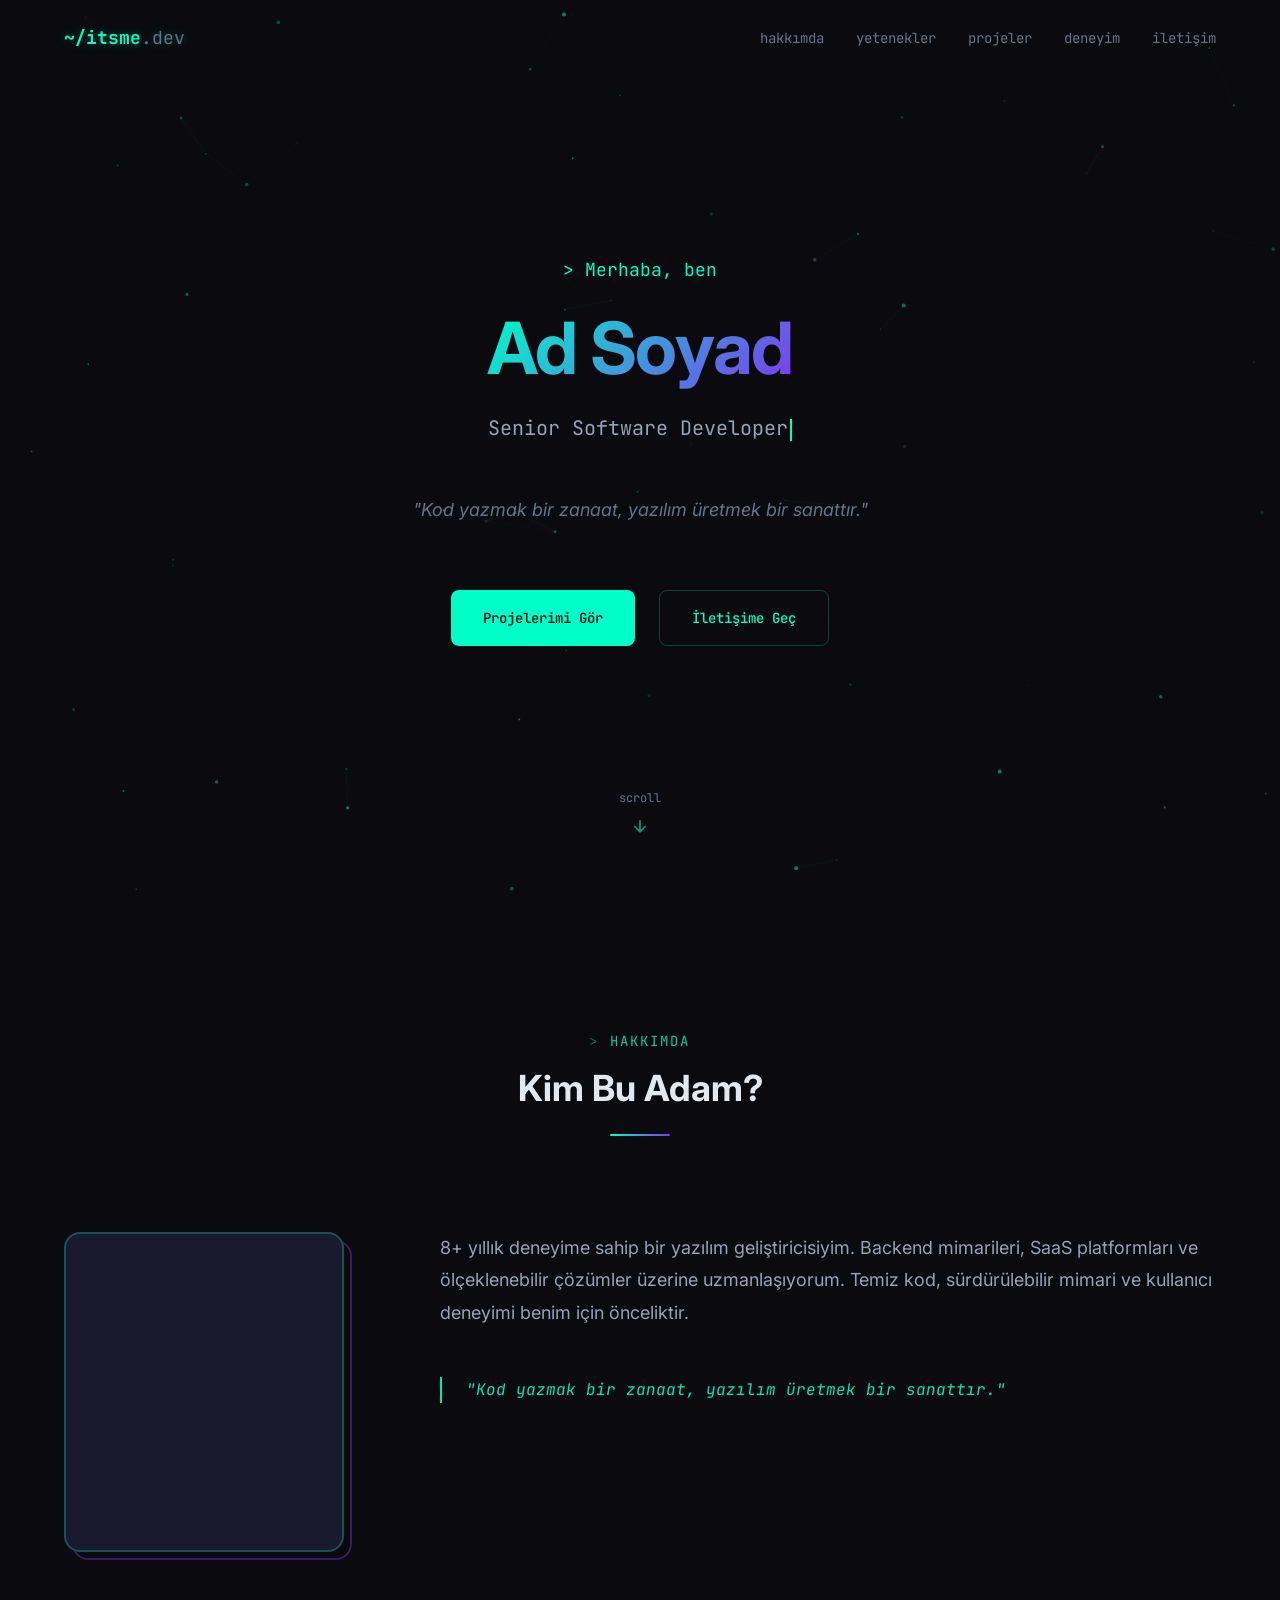
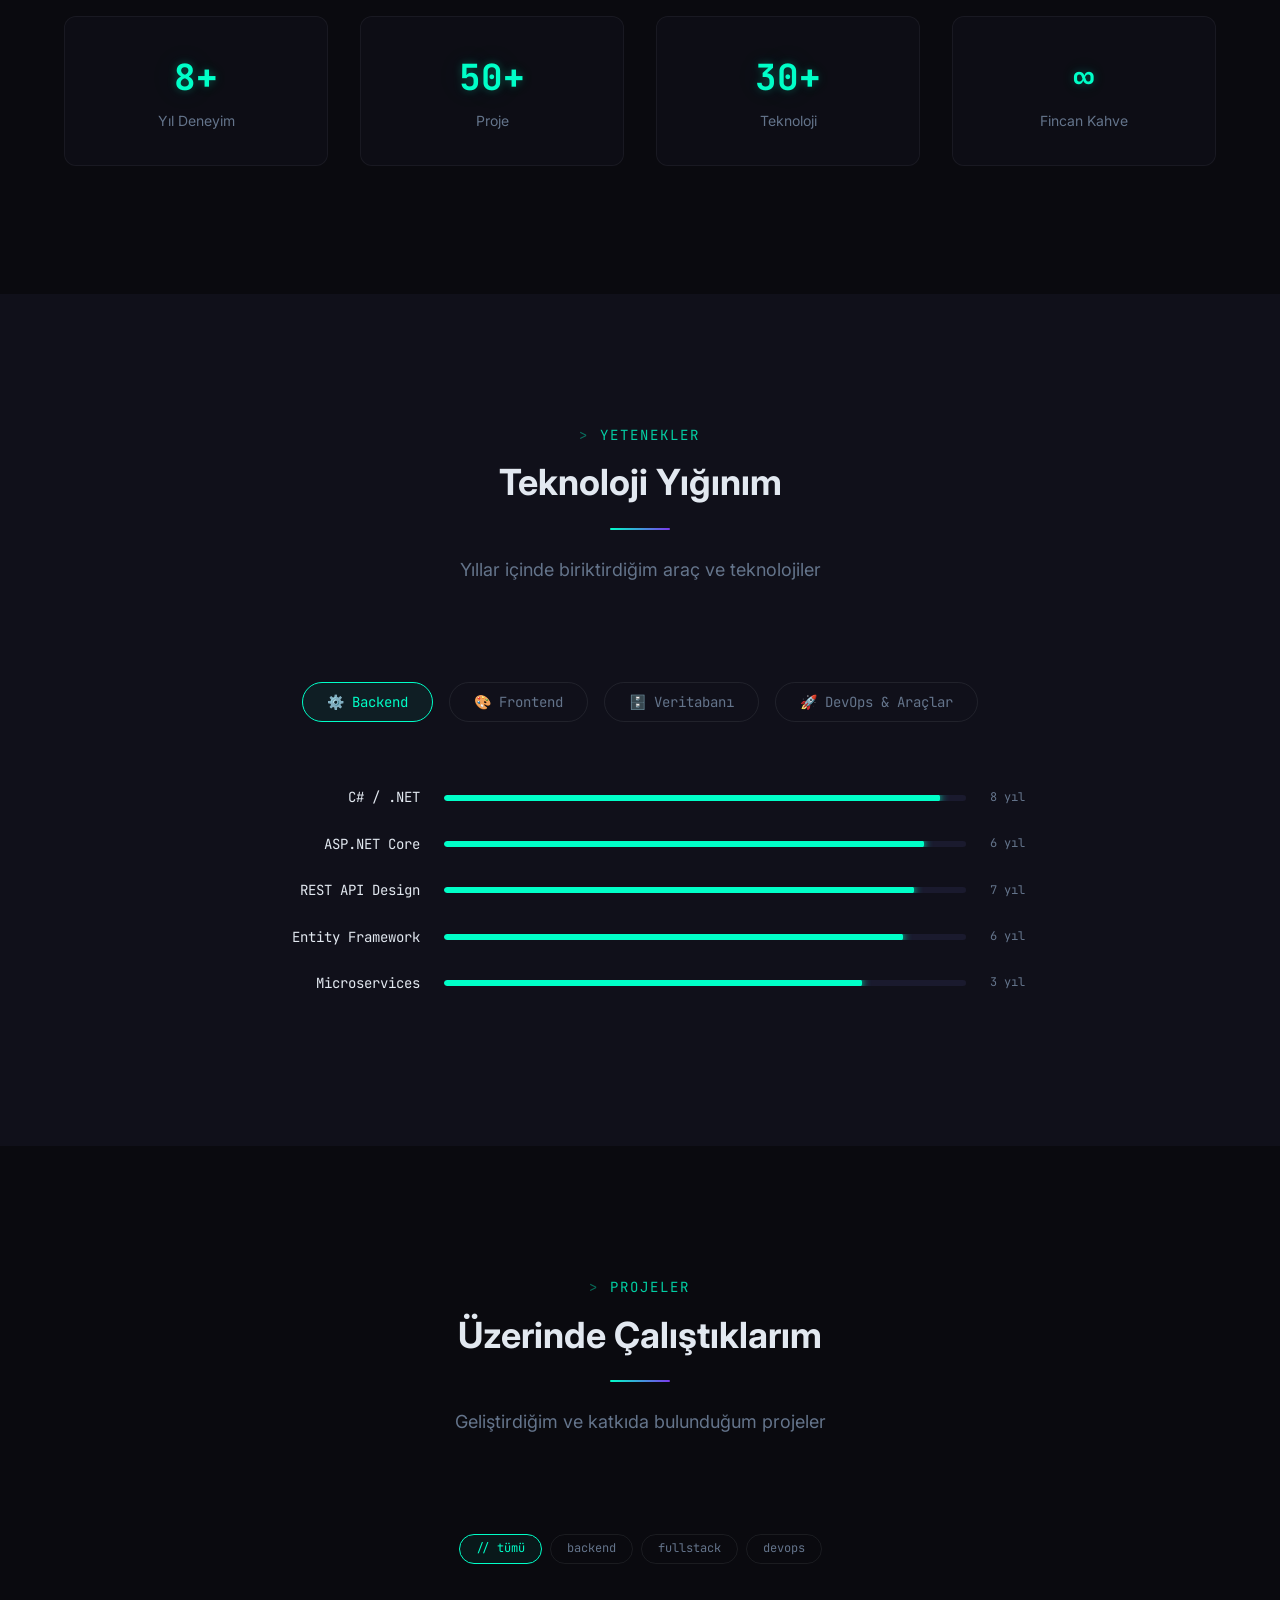
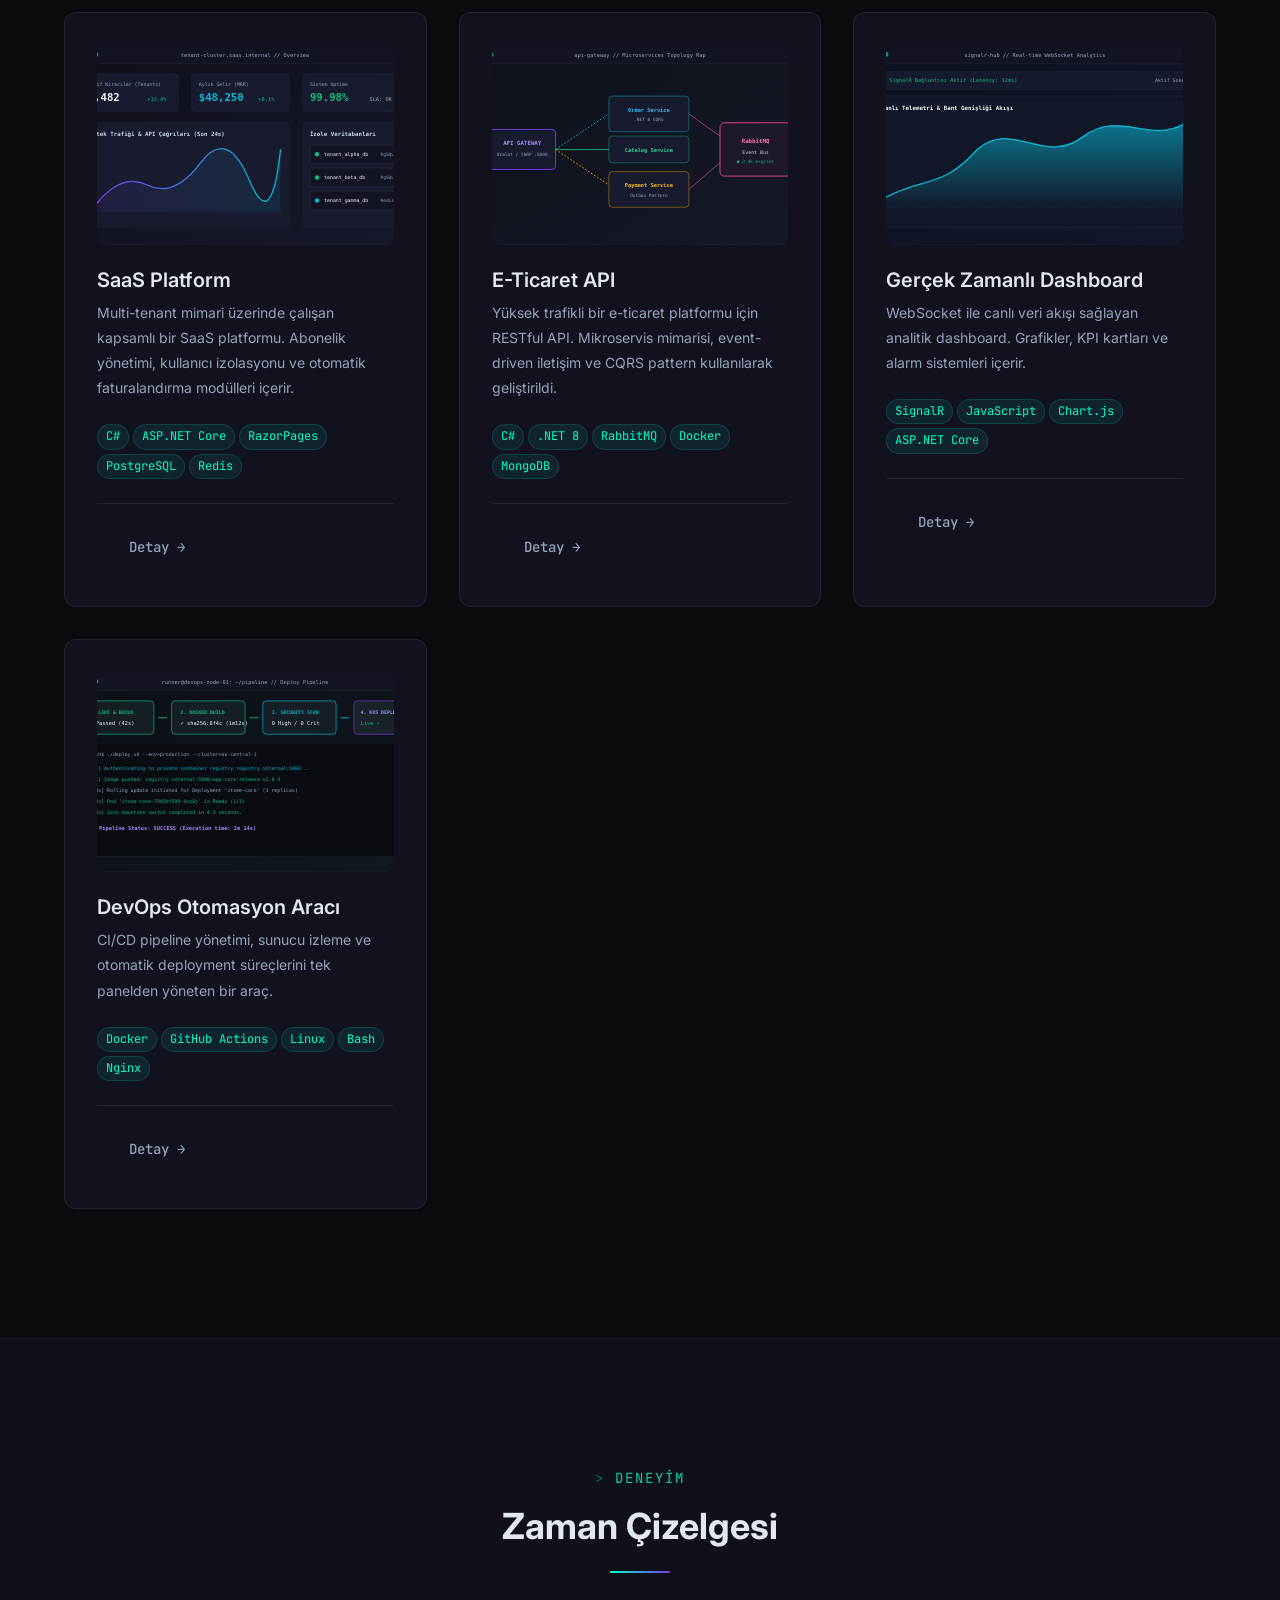
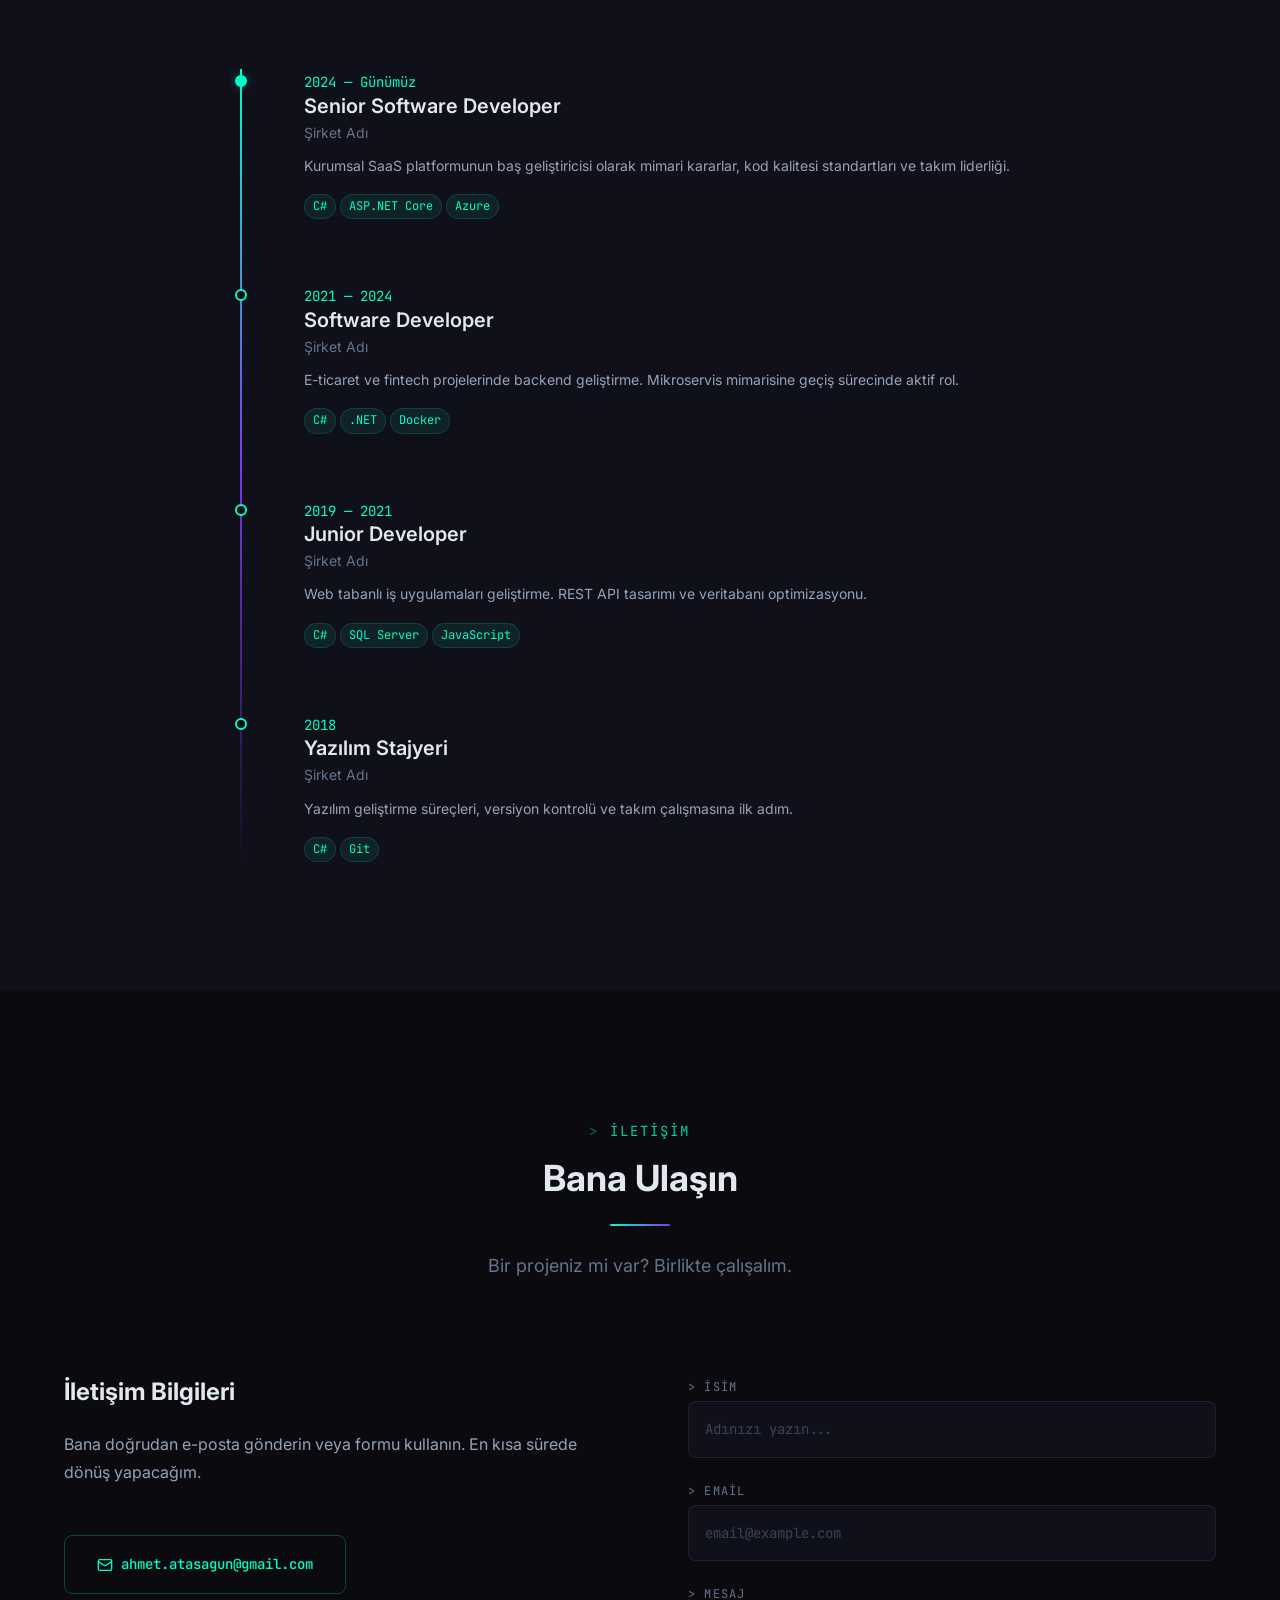
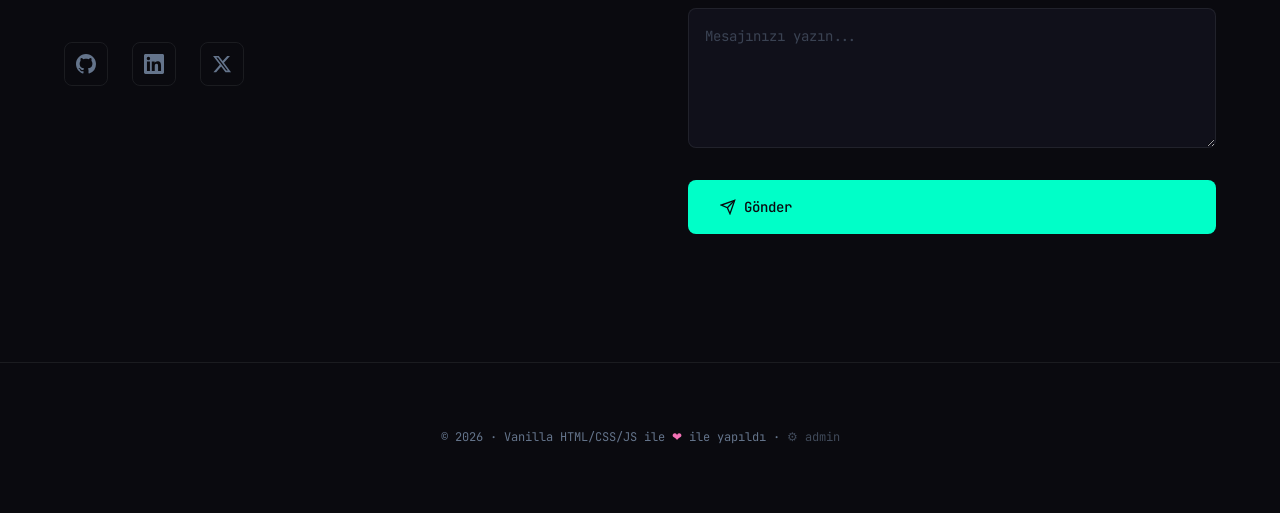
==== commit 75993a65: "add admin panel" ====
--- a/index.html
+++ b/index.html
@@ -253,7 +253,7 @@
   <footer class="footer" id="site-footer">
     <div class="container">
       <p class="footer__text">
-        &copy; <span id="footer-year">2026</span> · Vanilla HTML/CSS/JS ile <span class="footer__heart">❤</span> ile yapıldı
+        &copy; <span id="footer-year">2026</span> · Vanilla HTML/CSS/JS ile <span class="footer__heart">❤</span> ile yapıldı · <a href="admin.html" style="color: var(--text-muted); opacity: 0.6; font-family: var(--font-mono); font-size: var(--fs-xs); text-decoration: none;" title="Yönetim Paneli">⚙ admin</a>
       </p>
     </div>
   </footer>
